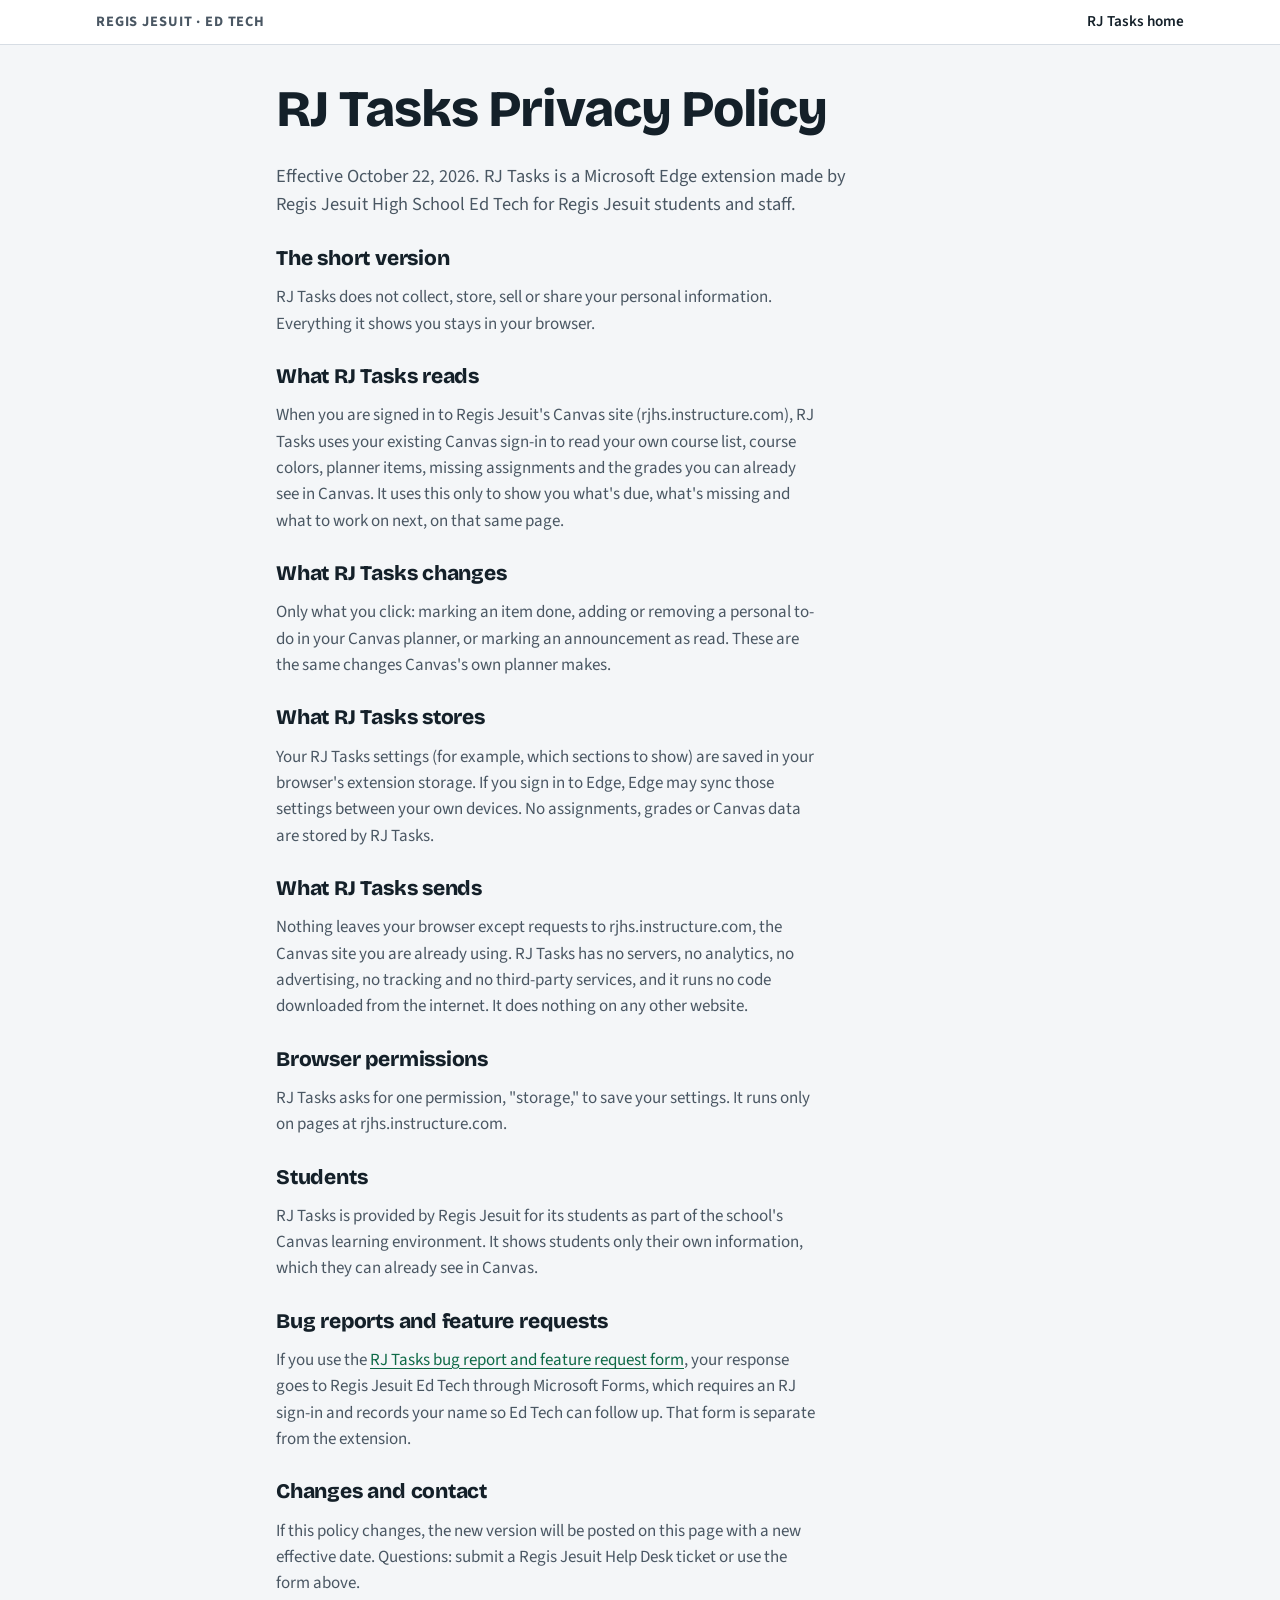
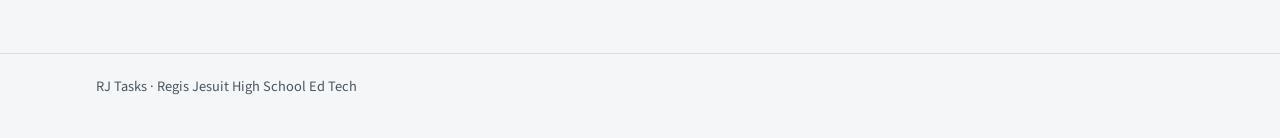
==== privacy.html @ 08eb40bf "1.1.3: privacy policy page, refreshed screenshots Co-Authored-By: Claude Opus 5.5 <noreply@anthropic" ====
<!doctype html>
<html lang="en">
<head>
<meta charset="utf-8">
<meta name="viewport" content="width=device-width, initial-scale=1, viewport-fit=cover">
<title>RJ Tasks Privacy Policy</title>
<meta http-equiv="Content-Security-Policy" content="default-src 'none'; style-src 'self'; img-src 'self'; font-src 'self'; object-src 'none'; base-uri 'none'; form-action 'none'; upgrade-insecure-requests">
<meta name="referrer" content="no-referrer">
<link rel="icon" type="image/png" href="assets/icon-48.png">
<link rel="stylesheet" href="assets/site.css">
</head>
<body>
<header class="topbar">
  <div class="wrap">
    <span class="who">Regis Jesuit · Ed Tech</span>
    <nav aria-label="Site"><a href="./">RJ Tasks home</a></nav>
  </div>
</header>
<main class="wrap policy">
  <h1>RJ Tasks Privacy Policy</h1>
  <p class="lede">Effective October 22, 2026. RJ Tasks is a Microsoft Edge extension made by Regis Jesuit High School Ed Tech for Regis Jesuit students and staff.</p>

  <h2>The short version</h2>
  <p>RJ Tasks does not collect, store, sell or share your personal information. Everything it shows you stays in your browser.</p>

  <h2>What RJ Tasks reads</h2>
  <p>When you are signed in to Regis Jesuit's Canvas site (rjhs.instructure.com), RJ Tasks uses your existing Canvas sign-in to read your own course list, course colors, planner items, missing assignments and the grades you can already see in Canvas. It uses this only to show you what's due, what's missing and what to work on next, on that same page.</p>

  <h2>What RJ Tasks changes</h2>
  <p>Only what you click: marking an item done, adding or removing a personal to-do in your Canvas planner, or marking an announcement as read. These are the same changes Canvas's own planner makes.</p>

  <h2>What RJ Tasks stores</h2>
  <p>Your RJ Tasks settings (for example, which sections to show) are saved in your browser's extension storage. If you sign in to Edge, Edge may sync those settings between your own devices. No assignments, grades or Canvas data are stored by RJ Tasks.</p>

  <h2>What RJ Tasks sends</h2>
  <p>Nothing leaves your browser except requests to rjhs.instructure.com, the Canvas site you are already using. RJ Tasks has no servers, no analytics, no advertising, no tracking and no third-party services, and it runs no code downloaded from the internet. It does nothing on any other website.</p>

  <h2>Browser permissions</h2>
  <p>RJ Tasks asks for one permission, "storage," to save your settings. It runs only on pages at rjhs.instructure.com.</p>

  <h2>Students</h2>
  <p>RJ Tasks is provided by Regis Jesuit for its students as part of the school's Canvas learning environment. It shows students only their own information, which they can already see in Canvas.</p>

  <h2>Bug reports and feature requests</h2>
  <p>If you use the <a href="https://forms.cloud.microsoft/Pages/ResponsePage.aspx?id=4SwuQZc-CEClZjjFdYLisQzihhIB-7hPp9L3AOSeJONUMko2MlZGRzNET1YyTU8wNUM1SjUzN01LSC4u" target="_blank" rel="noopener noreferrer">RJ Tasks bug report and feature request form</a>, your response goes to Regis Jesuit Ed Tech through Microsoft Forms, which requires an RJ sign-in and records your name so Ed Tech can follow up. That form is separate from the extension.</p>

  <h2>Changes and contact</h2>
  <p>If this policy changes, the new version will be posted on this page with a new effective date. Questions: submit a Regis Jesuit Help Desk ticket or use the form above.</p>
</main>
<footer><div class="wrap">RJ Tasks · Regis Jesuit High School Ed Tech</div></footer>
</body>
</html>
---- assets/site.css ----
/* Fonts are served from this site (SIL Open Font License, see assets/fonts/LICENSE-*.txt), so visitors make no requests to Google or any other host. */
@font-face { font-family: "Bricolage Grotesque"; font-weight: 600; font-display: swap; src: url("fonts/bricolage-grotesque-latin-600-normal.woff2") format("woff2"); }
@font-face { font-family: "Bricolage Grotesque"; font-weight: 800; font-display: swap; src: url("fonts/bricolage-grotesque-latin-800-normal.woff2") format("woff2"); }
@font-face { font-family: "Source Sans 3"; font-weight: 400; font-display: swap; src: url("fonts/source-sans-3-latin-400-normal.woff2") format("woff2"); }
@font-face { font-family: "Source Sans 3"; font-weight: 600; font-display: swap; src: url("fonts/source-sans-3-latin-600-normal.woff2") format("woff2"); }
@font-face { font-family: "Source Sans 3"; font-weight: 700; font-display: swap; src: url("fonts/source-sans-3-latin-700-normal.woff2") format("woff2"); }
@font-face { font-family: "JetBrains Mono"; font-weight: 500; font-display: swap; src: url("fonts/jetbrains-mono-latin-500-normal.woff2") format("woff2"); }

/* Layout: an extension listing. Header row (icon, name, publisher, Get button), a screenshot strip,
   then a two-column body: overview/install on the left, a details rail on the right. */
:root {
  --bg: #f4f6f8;
  --card: #ffffff;
  --ink: #142029;
  --muted: #4a5763;
  --line: #d7dde4;
  --accent: #0e6a47;
  --accent-ink: #ffffff;
  --mark: #c2410c;
  --mark-soft: #fff1e8;
  --note: #eef3f8;
  --display: "Bricolage Grotesque", "Segoe UI", system-ui, sans-serif;
  --body: "Source Sans 3", "Segoe UI", system-ui, sans-serif;
  --mono: "JetBrains Mono", Consolas, "Courier New", monospace;
  color-scheme: light;
}
@media (prefers-color-scheme: dark) {
  :root {
    --bg: #10161c; --card: #18212a; --ink: #e6ecf1; --muted: #a7b3be; --line: #2a3540;
    --accent: #3fbf86; --accent-ink: #0b1a13; --mark: #ff8a50; --mark-soft: #2b1d14; --note: #172431;
    color-scheme: dark;
  }
}
* { box-sizing: border-box; }
html { scroll-behavior: smooth; }
body { margin: 0; background: var(--bg); color: var(--ink); font: 17px/1.55 var(--body); }
img { max-width: 100%; }
.wrap {
  max-width: 1120px; margin: 0 auto;
  padding-left: max(16px, env(safe-area-inset-left, 0px));
  padding-right: max(16px, env(safe-area-inset-right, 0px));
}
h1, h2, h3 { font-family: var(--display); text-wrap: balance; margin: 0; line-height: 1.12; }
h1 { font-size: clamp(2.2rem, 5vw, 3.2rem); font-weight: 800; letter-spacing: -0.02em; }
h2 { font-size: clamp(1.5rem, 3.2vw, 1.95rem); font-weight: 800; letter-spacing: -0.01em; }
h3 { font-size: 1.2rem; font-weight: 600; }
p { margin: 0; }
a { color: var(--accent); text-underline-offset: 3px; }
code, .kbd { font-family: var(--mono); font-size: 0.88em; }
.kbd { background: var(--note); border: 1px solid var(--line); border-radius: 5px; padding: 1px 6px; white-space: nowrap; }
:focus-visible { outline: 3px solid var(--accent); outline-offset: 3px; }

/* top bar */
.topbar { border-bottom: 1px solid var(--line); background: var(--card); position: sticky; top: 0; z-index: 5; }
.topbar .wrap { display: flex; align-items: center; justify-content: space-between; gap: 16px; padding-block: 10px; flex-wrap: wrap; }
.topbar .who { font-weight: 700; font-size: 0.9rem; letter-spacing: 0.06em; text-transform: uppercase; color: var(--muted); }
.topbar nav { display: flex; gap: 18px; flex-wrap: wrap; font-weight: 600; font-size: 0.95rem; }
.topbar nav a { color: var(--ink); text-decoration: none; }
.topbar nav a:hover { color: var(--accent); }

/* listing header */
.listing { display: grid; grid-template-columns: auto minmax(0, 1fr) auto; gap: 24px; align-items: center; padding-block: 36px 24px; }
.listing img.icon { width: 96px; height: 96px; border-radius: 20px; }
.publisher { color: var(--muted); margin-top: 6px; }
.publisher strong { color: var(--ink); }
.chips { display: flex; flex-wrap: wrap; gap: 8px; margin-top: 12px; }
.chip { font-size: 0.82rem; font-weight: 600; padding: 4px 10px; border-radius: 999px; background: var(--note); border: 1px solid var(--line); color: var(--ink); }
.get { display: flex; flex-direction: column; gap: 8px; align-items: stretch; min-width: 0; }
.btn { display: inline-flex; justify-content: center; align-items: center; gap: 10px; font: 700 1.05rem/1 var(--body); padding: 14px 22px; border-radius: 10px; border: 0; cursor: pointer; background: var(--accent); color: var(--accent-ink); text-decoration: none; }
.btn:hover { filter: brightness(1.08); }
.btn.secondary { background: transparent; color: var(--ink); border: 1px solid var(--line); font-size: 0.95rem; padding: 10px 16px; }
.get small { color: var(--muted); text-align: center; font-size: 0.82rem; }

/* screenshots */
.shots { display: flex; gap: 16px; overflow-x: auto; scroll-snap-type: x mandatory; padding-bottom: 12px; margin-bottom: 8px; }
.shots figure { margin: 0; flex: 0 0 auto; width: min(640px, 86vw); scroll-snap-align: start; }
.shots figure.tall { width: min(320px, 70vw); }
.shots img { display: block; width: 100%; height: auto; border-radius: 10px; border: 1px solid var(--line); background: #fff; }
figcaption { font-size: 0.86rem; color: var(--muted); margin-top: 8px; }

/* body columns */
.body { display: grid; grid-template-columns: minmax(0, 1fr) 300px; gap: 40px; align-items: start; padding-block: 28px 64px; }
.main { display: flex; flex-direction: column; gap: 56px; min-width: 0; }
section { scroll-margin-top: 72px; }
.rail { position: sticky; top: 76px; display: flex; flex-direction: column; gap: 16px; }
.panel { background: var(--card); border: 1px solid var(--line); border-radius: 12px; padding: 18px 20px; }
.panel h3 { font-size: 1rem; margin-bottom: 10px; }
dl.details { display: grid; grid-template-columns: auto minmax(0, 1fr); gap: 6px 14px; margin: 0; font-size: 0.93rem; }
dl.details dt { color: var(--muted); }
dl.details dd { margin: 0; font-weight: 600; overflow-wrap: anywhere; }

.lede { font-size: 1.15rem; color: var(--muted); max-width: 62ch; margin-top: 10px; }
.features { display: grid; grid-template-columns: repeat(2, minmax(0, 1fr)); gap: 16px; margin-top: 22px; }
.feature { background: var(--card); border: 1px solid var(--line); border-radius: 12px; padding: 18px 20px; display: flex; flex-direction: column; gap: 6px; }
.feature p { color: var(--muted); }
.disclaimer { background: var(--note); border: 1px solid var(--line); border-radius: 8px; padding: 10px 12px; font-size: 0.92rem; color: var(--ink) !important; margin-top: 6px; }

/* install */
.paths { display: grid; grid-template-columns: repeat(2, minmax(0, 1fr)); gap: 16px; margin-top: 18px; }
.path { background: var(--card); border: 1px solid var(--line); border-radius: 12px; padding: 20px; display: flex; flex-direction: column; gap: 8px; }
.path.primary { border-color: var(--accent); box-shadow: inset 0 0 0 1px var(--accent); }
.path .tag { font-size: 0.78rem; font-weight: 700; letter-spacing: 0.07em; text-transform: uppercase; color: var(--muted); }
.path p { color: var(--muted); }
.steps { list-style: none; margin: 22px 0 0; padding: 0; display: flex; flex-direction: column; gap: 18px; }
.step { display: grid; grid-template-columns: minmax(0, 0.85fr) minmax(0, 1.2fr); gap: 24px; align-items: start; background: var(--card); border: 1px solid var(--line); border-radius: 14px; padding: 22px; }
.step-text { display: flex; flex-direction: column; gap: 10px; min-width: 0; }
.num { display: inline-grid; place-items: center; width: 38px; height: 38px; border-radius: 50%; background: var(--mark); color: #fff; font: 800 1.1rem/1 var(--display); }
.step-text p, .step-text li { color: var(--muted); }
.step-text ul { margin: 0; padding-left: 1.2em; display: flex; flex-direction: column; gap: 4px; }
.step-text strong { color: var(--ink); }
.ill { margin: 0; min-width: 0; }
.ill svg, .ill img { display: block; width: 100%; height: auto; border-radius: 10px; border: 1px solid var(--line); background: #fff; }
.ill.drawn figcaption::before { content: "Illustration · "; font-weight: 600; }
.tip { background: var(--mark-soft); border-left: 4px solid var(--mark); padding: 10px 14px; border-radius: 0 8px 8px 0; color: var(--ink) !important; font-size: 0.95rem; }
.copyrow { display: flex; flex-wrap: wrap; gap: 8px; align-items: center; }
.copyrow input { font: 500 1rem var(--mono); color: var(--ink); background: var(--note); border: 1px solid var(--line); border-radius: 8px; padding: 9px 12px; width: 15.5em; max-width: 100%; }
.status { font-size: 0.9rem; color: var(--muted); min-height: 1.3em; }

/* privacy */
.privacy { display: grid; grid-template-columns: repeat(2, minmax(0, 1fr)); gap: 12px; margin-top: 16px; }
.privacy div { background: var(--card); border: 1px solid var(--line); border-radius: 10px; padding: 14px 16px; }
.privacy b { display: block; font-size: 0.82rem; letter-spacing: 0.06em; text-transform: uppercase; color: var(--muted); margin-bottom: 4px; }

details { background: var(--card); border: 1px solid var(--line); border-radius: 10px; padding: 14px 18px; }
details + details { margin-top: 10px; }
summary { cursor: pointer; font-weight: 700; }
details p { color: var(--muted); margin-top: 8px; max-width: 70ch; }
footer { border-top: 1px solid var(--line); padding-block: 22px 40px; color: var(--muted); font-size: 0.9rem; }

@media (max-width: 900px) {
  .body { grid-template-columns: minmax(0, 1fr); }
  .rail { position: static; }
  .step, .paths, .features, .privacy { grid-template-columns: minmax(0, 1fr); }
}
@media (max-width: 640px) {
  .listing { grid-template-columns: auto minmax(0, 1fr); }
  .listing .get { grid-column: 1 / -1; }
  .listing img.icon { width: 72px; height: 72px; border-radius: 16px; }
  .topbar nav { gap: 12px; font-size: 0.9rem; }
}
@media (prefers-reduced-motion: reduce) { html { scroll-behavior: auto; } }

/* classes replacing inline style attributes (the CSP allows no inline styles) */
.shots-note { font-size: .86rem; color: var(--muted); }
.self-start { align-self: flex-start; }
.mb16 { margin-bottom: 16px; }
.rail-text { color: var(--muted); font-size: .95rem; }
.request { background: var(--card); border: 1px solid var(--accent); border-radius: 12px; padding: 20px 22px; display: flex; flex-direction: column; gap: 10px; margin-top: 16px; }
.request p { color: var(--muted); }
.hash { font-family: var(--mono); font-size: .78rem; overflow-wrap: anywhere; color: var(--ink); }

/* privacy policy page */
.policy { max-width: 760px; padding-block: 36px 56px; display: flex; flex-direction: column; gap: 14px; }
.policy h2 { margin-top: 14px; font-size: 1.3rem; }
.policy p { color: var(--muted); max-width: 68ch; }
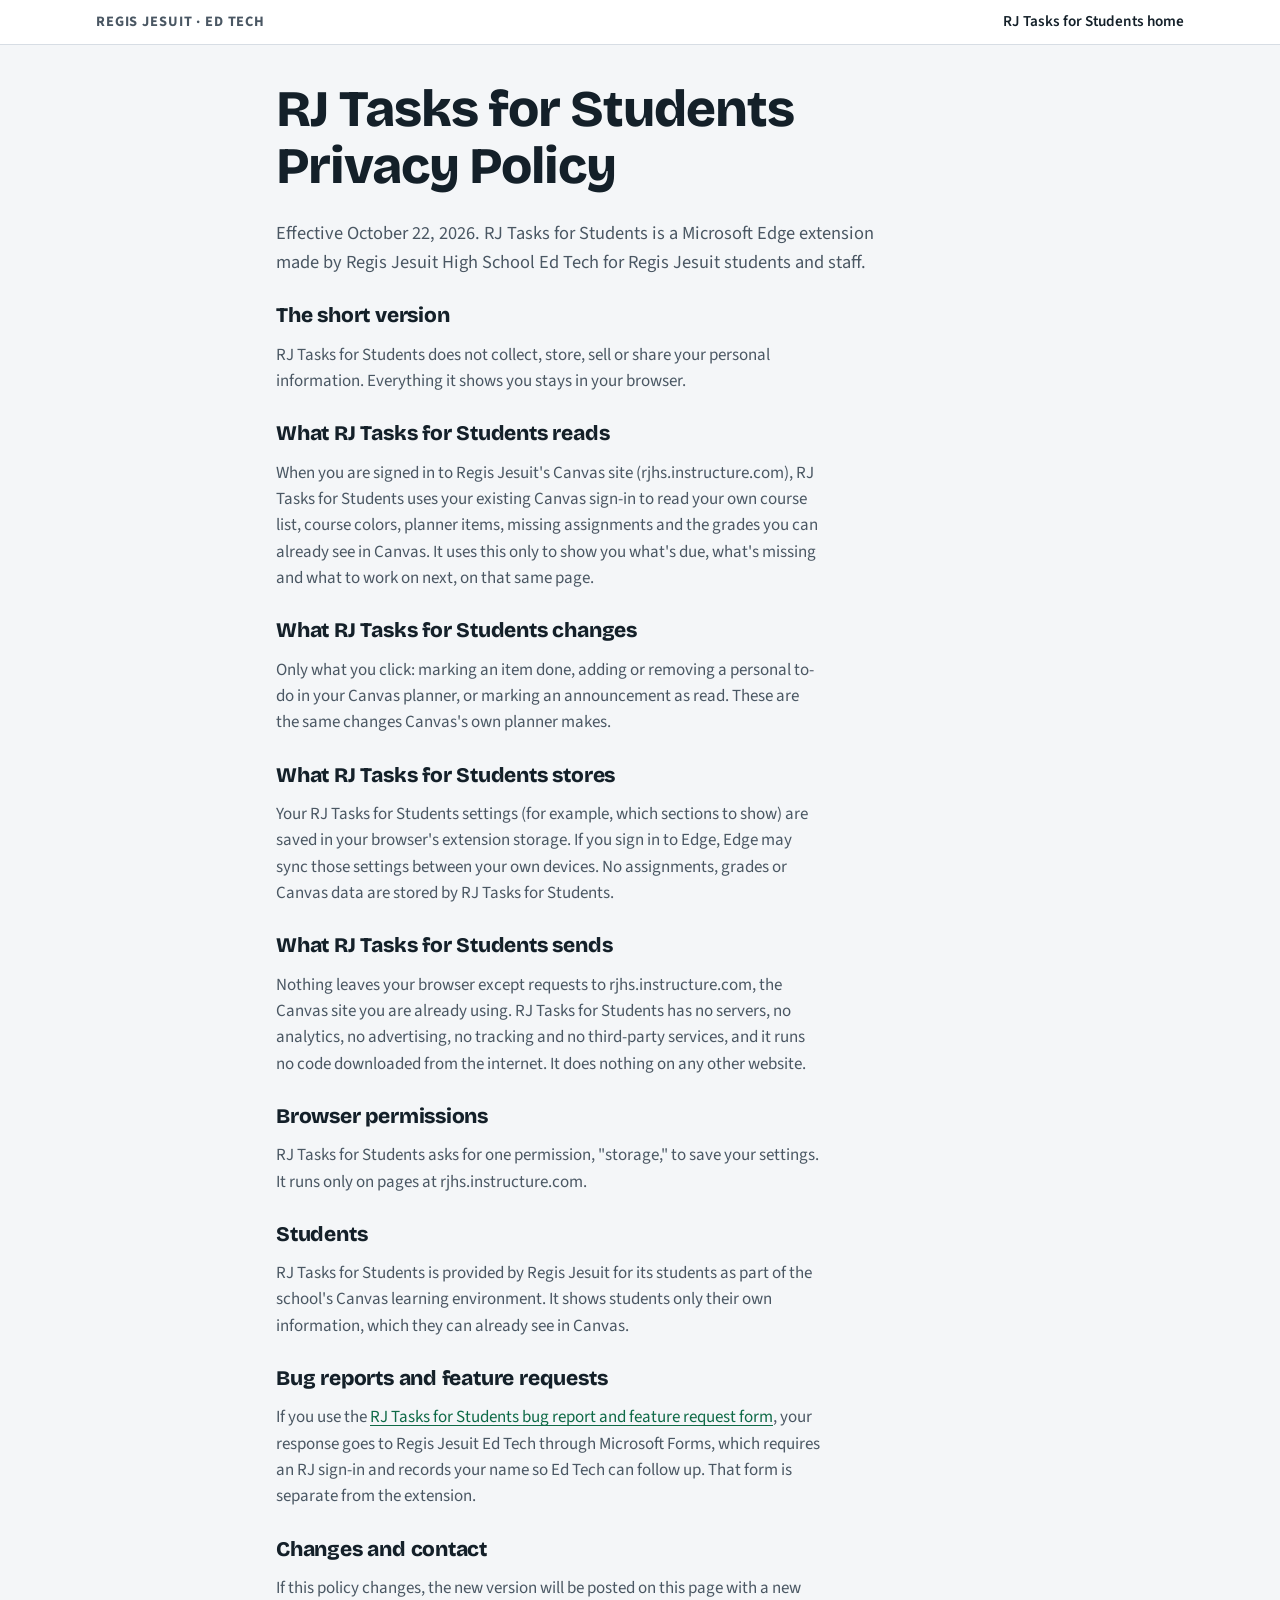
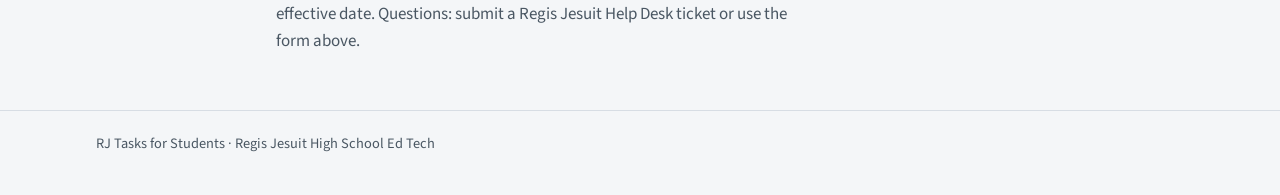
==== commit 37970c7e: "1.2.0: RJ Tasks for Students Product renamed on the homepage, privacy policy, illustrations and down" ====
--- a/privacy.html
+++ b/privacy.html
@@ -3,7 +3,7 @@
 <head>
 <meta charset="utf-8">
 <meta name="viewport" content="width=device-width, initial-scale=1, viewport-fit=cover">
-<title>RJ Tasks Privacy Policy</title>
+<title>RJ Tasks for Students Privacy Policy</title>
 <meta http-equiv="Content-Security-Policy" content="default-src 'none'; style-src 'self'; img-src 'self'; font-src 'self'; object-src 'none'; base-uri 'none'; form-action 'none'; upgrade-insecure-requests">
 <meta name="referrer" content="no-referrer">
 <link rel="icon" type="image/png" href="assets/icon-48.png">
@@ -13,40 +13,40 @@
 <header class="topbar">
   <div class="wrap">
     <span class="who">Regis Jesuit · Ed Tech</span>
-    <nav aria-label="Site"><a href="./">RJ Tasks home</a></nav>
+    <nav aria-label="Site"><a href="./">RJ Tasks for Students home</a></nav>
   </div>
 </header>
 <main class="wrap policy">
-  <h1>RJ Tasks Privacy Policy</h1>
-  <p class="lede">Effective October 22, 2026. RJ Tasks is a Microsoft Edge extension made by Regis Jesuit High School Ed Tech for Regis Jesuit students and staff.</p>
+  <h1>RJ Tasks for Students Privacy Policy</h1>
+  <p class="lede">Effective October 22, 2026. RJ Tasks for Students is a Microsoft Edge extension made by Regis Jesuit High School Ed Tech for Regis Jesuit students and staff.</p>
 
   <h2>The short version</h2>
-  <p>RJ Tasks does not collect, store, sell or share your personal information. Everything it shows you stays in your browser.</p>
+  <p>RJ Tasks for Students does not collect, store, sell or share your personal information. Everything it shows you stays in your browser.</p>
 
-  <h2>What RJ Tasks reads</h2>
-  <p>When you are signed in to Regis Jesuit's Canvas site (rjhs.instructure.com), RJ Tasks uses your existing Canvas sign-in to read your own course list, course colors, planner items, missing assignments and the grades you can already see in Canvas. It uses this only to show you what's due, what's missing and what to work on next, on that same page.</p>
+  <h2>What RJ Tasks for Students reads</h2>
+  <p>When you are signed in to Regis Jesuit's Canvas site (rjhs.instructure.com), RJ Tasks for Students uses your existing Canvas sign-in to read your own course list, course colors, planner items, missing assignments and the grades you can already see in Canvas. It uses this only to show you what's due, what's missing and what to work on next, on that same page.</p>
 
-  <h2>What RJ Tasks changes</h2>
+  <h2>What RJ Tasks for Students changes</h2>
   <p>Only what you click: marking an item done, adding or removing a personal to-do in your Canvas planner, or marking an announcement as read. These are the same changes Canvas's own planner makes.</p>
 
-  <h2>What RJ Tasks stores</h2>
-  <p>Your RJ Tasks settings (for example, which sections to show) are saved in your browser's extension storage. If you sign in to Edge, Edge may sync those settings between your own devices. No assignments, grades or Canvas data are stored by RJ Tasks.</p>
+  <h2>What RJ Tasks for Students stores</h2>
+  <p>Your RJ Tasks for Students settings (for example, which sections to show) are saved in your browser's extension storage. If you sign in to Edge, Edge may sync those settings between your own devices. No assignments, grades or Canvas data are stored by RJ Tasks for Students.</p>
 
-  <h2>What RJ Tasks sends</h2>
-  <p>Nothing leaves your browser except requests to rjhs.instructure.com, the Canvas site you are already using. RJ Tasks has no servers, no analytics, no advertising, no tracking and no third-party services, and it runs no code downloaded from the internet. It does nothing on any other website.</p>
+  <h2>What RJ Tasks for Students sends</h2>
+  <p>Nothing leaves your browser except requests to rjhs.instructure.com, the Canvas site you are already using. RJ Tasks for Students has no servers, no analytics, no advertising, no tracking and no third-party services, and it runs no code downloaded from the internet. It does nothing on any other website.</p>
 
   <h2>Browser permissions</h2>
-  <p>RJ Tasks asks for one permission, "storage," to save your settings. It runs only on pages at rjhs.instructure.com.</p>
+  <p>RJ Tasks for Students asks for one permission, "storage," to save your settings. It runs only on pages at rjhs.instructure.com.</p>
 
   <h2>Students</h2>
-  <p>RJ Tasks is provided by Regis Jesuit for its students as part of the school's Canvas learning environment. It shows students only their own information, which they can already see in Canvas.</p>
+  <p>RJ Tasks for Students is provided by Regis Jesuit for its students as part of the school's Canvas learning environment. It shows students only their own information, which they can already see in Canvas.</p>
 
   <h2>Bug reports and feature requests</h2>
-  <p>If you use the <a href="https://forms.cloud.microsoft/Pages/ResponsePage.aspx?id=4SwuQZc-CEClZjjFdYLisQzihhIB-7hPp9L3AOSeJONUMko2MlZGRzNET1YyTU8wNUM1SjUzN01LSC4u" target="_blank" rel="noopener noreferrer">RJ Tasks bug report and feature request form</a>, your response goes to Regis Jesuit Ed Tech through Microsoft Forms, which requires an RJ sign-in and records your name so Ed Tech can follow up. That form is separate from the extension.</p>
+  <p>If you use the <a href="https://forms.cloud.microsoft/Pages/ResponsePage.aspx?id=4SwuQZc-CEClZjjFdYLisQzihhIB-7hPp9L3AOSeJONUMko2MlZGRzNET1YyTU8wNUM1SjUzN01LSC4u" target="_blank" rel="noopener noreferrer">RJ Tasks for Students bug report and feature request form</a>, your response goes to Regis Jesuit Ed Tech through Microsoft Forms, which requires an RJ sign-in and records your name so Ed Tech can follow up. That form is separate from the extension.</p>
 
   <h2>Changes and contact</h2>
   <p>If this policy changes, the new version will be posted on this page with a new effective date. Questions: submit a Regis Jesuit Help Desk ticket or use the form above.</p>
 </main>
-<footer><div class="wrap">RJ Tasks · Regis Jesuit High School Ed Tech</div></footer>
+<footer><div class="wrap">RJ Tasks for Students · Regis Jesuit High School Ed Tech</div></footer>
 </body>
 </html>
